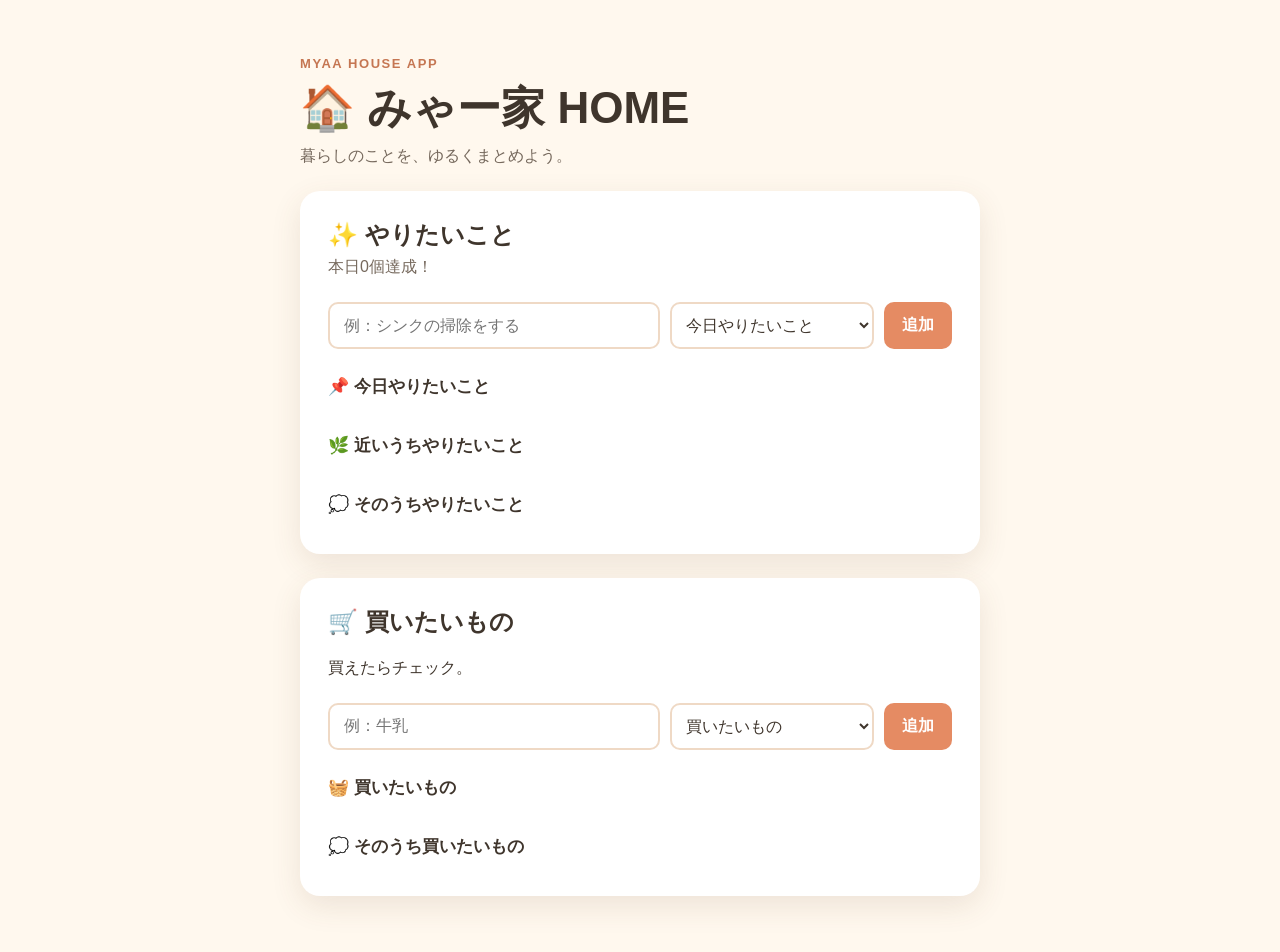
==== index.html @ 8a9b2833 "Add files via upload" ====
<!DOCTYPE html>
<html lang="ja">
  <head>
    <meta charset="UTF-8" />
    <meta name="viewport" content="width=device-width, initial-scale=1.0" />
    <title>みゃー家 HOME</title>
    <link rel="stylesheet" href="style.css" />
  </head>
  <body>
    <main class="container">
      <header>
        <p class="eyebrow">MYAA HOUSE APP</p>
        <h1>🏠 みゃー家 HOME</h1>
        <p>暮らしのことを、ゆるくまとめよう。</p>
      </header>

      <section class="todo-card" aria-labelledby="todo-title">
        <div class="section-heading">
          <div>
            <h2 id="todo-title">✨ やりたいこと</h2>
            <p id="progress">本日0個達成！</p>
          </div>
        </div>

        <form id="todo-form">
          <label class="sr-only" for="todo-input">やりたいこと</label>
          <input id="todo-input" type="text" placeholder="例：シンクの掃除をする" autocomplete="off" />
          <label class="sr-only" for="todo-category">いつやりたい？</label>
          <select id="todo-category">
            <option value="today">今日やりたいこと</option>
            <option value="soon">近いうちやりたいこと</option>
            <option value="someday">そのうちやりたいこと</option>
          </select>
          <button type="submit">追加</button>
        </form>

        <section class="todo-group" aria-labelledby="today-title">
          <h3 id="today-title">📌 今日やりたいこと</h3>
          <ul id="today-list"></ul>
        </section>

        <section class="todo-group" aria-labelledby="soon-title">
          <h3 id="soon-title">🌿 近いうちやりたいこと</h3>
          <ul id="soon-list"></ul>
        </section>

        <section class="todo-group" aria-labelledby="someday-title">
          <h3 id="someday-title">💭 そのうちやりたいこと</h3>
          <ul id="someday-list"></ul>
        </section>
      </section>

      <section class="shopping-card" aria-labelledby="shopping-title">
        <h2 id="shopping-title">🛒 買いたいもの</h2>
        <p>買えたらチェック。</p>

        <form id="shopping-form">
          <label class="sr-only" for="shopping-input">買いたいもの</label>
          <input id="shopping-input" type="text" placeholder="例：牛乳" autocomplete="off" />
          <label class="sr-only" for="shopping-category">いつ買いたい？</label>
          <select id="shopping-category">
            <option value="shopping-now">買いたいもの</option>
            <option value="shopping-someday">そのうち買いたいもの</option>
          </select>
          <button type="submit">追加</button>
        </form>

        <section class="todo-group" aria-labelledby="shopping-now-title">
          <h3 id="shopping-now-title">🧺 買いたいもの</h3>
          <ul id="shopping-now-list"></ul>
        </section>

        <section class="todo-group" aria-labelledby="shopping-someday-title">
          <h3 id="shopping-someday-title">💭 そのうち買いたいもの</h3>
          <ul id="shopping-someday-list"></ul>
        </section>
      </section>
    </main>

    <script src="script.js"></script>
  </body>
</html>
---- style.css ----
* {
  box-sizing: border-box;
}

body {
  margin: 0;
  min-height: 100vh;
  background: #fff8ee;
  color: #3f352c;
  font-family: "Yu Gothic UI", "Meiryo", sans-serif;
}

.container {
  width: min(92%, 680px);
  margin: 0 auto;
  padding: 56px 0;
}

header {
  margin-bottom: 24px;
}

.eyebrow {
  margin: 0 0 8px;
  color: #c57652;
  font-size: 13px;
  font-weight: bold;
  letter-spacing: 0.12em;
}

h1, h2, p {
  margin-top: 0;
}

h1 {
  margin-bottom: 8px;
  font-size: clamp(30px, 7vw, 44px);
}

header p:not(.eyebrow), #progress {
  color: #76695d;
}

.todo-card,
.shopping-card {
  padding: 28px;
  background: #ffffff;
  border-radius: 20px;
  box-shadow: 0 10px 30px rgba(109, 75, 48, 0.12);
}

.shopping-card {
  margin-top: 24px;
}

.section-heading h2 {
  margin-bottom: 6px;
}

#todo-form,
#shopping-form {
  display: flex;
  gap: 10px;
  margin: 24px 0 18px;
}

#todo-input,
#shopping-input {
  flex: 1;
  min-width: 0;
  padding: 12px 14px;
  border: 2px solid #efd9c5;
  border-radius: 10px;
  font: inherit;
}

#todo-category {
  padding: 12px 10px;
  border: 2px solid #efd9c5;
  border-radius: 10px;
  background: white;
  color: #3f352c;
  font: inherit;
}

#shopping-category {
  padding: 12px 10px;
  border: 2px solid #efd9c5;
  border-radius: 10px;
  background: white;
  color: #3f352c;
  font: inherit;
}

button {
  padding: 12px 18px;
  border: 0;
  border-radius: 10px;
  background: #e58b63;
  color: white;
  font: inherit;
  font-weight: bold;
  cursor: pointer;
}

button:hover {
  background: #cf7049;
}

.todo-group {
  margin-top: 26px;
}

.todo-group h3 {
  margin: 0 0 10px;
  font-size: 17px;
}

.todo-group ul {
  display: grid;
  gap: 10px;
  margin: 0;
  padding: 0;
  list-style: none;
}

.todo-item {
  display: flex;
  align-items: center;
  gap: 10px;
  padding: 13px;
  border-radius: 10px;
  background: #fff8ee;
}

.todo-item input {
  width: 18px;
  height: 18px;
}

.todo-item.completed span {
  color: #8b8178;
  text-decoration: line-through;
}

.sr-only {
  position: absolute;
  width: 1px;
  height: 1px;
  overflow: hidden;
  clip: rect(0, 0, 0, 0);
}

@media (max-width: 440px) {
  .todo-card {
    padding: 20px;
  }

  #todo-form,
  #shopping-form {
    flex-direction: column;
  }

  #todo-category {
    width: 100%;
  }

  #shopping-category {
    width: 100%;
  }
}
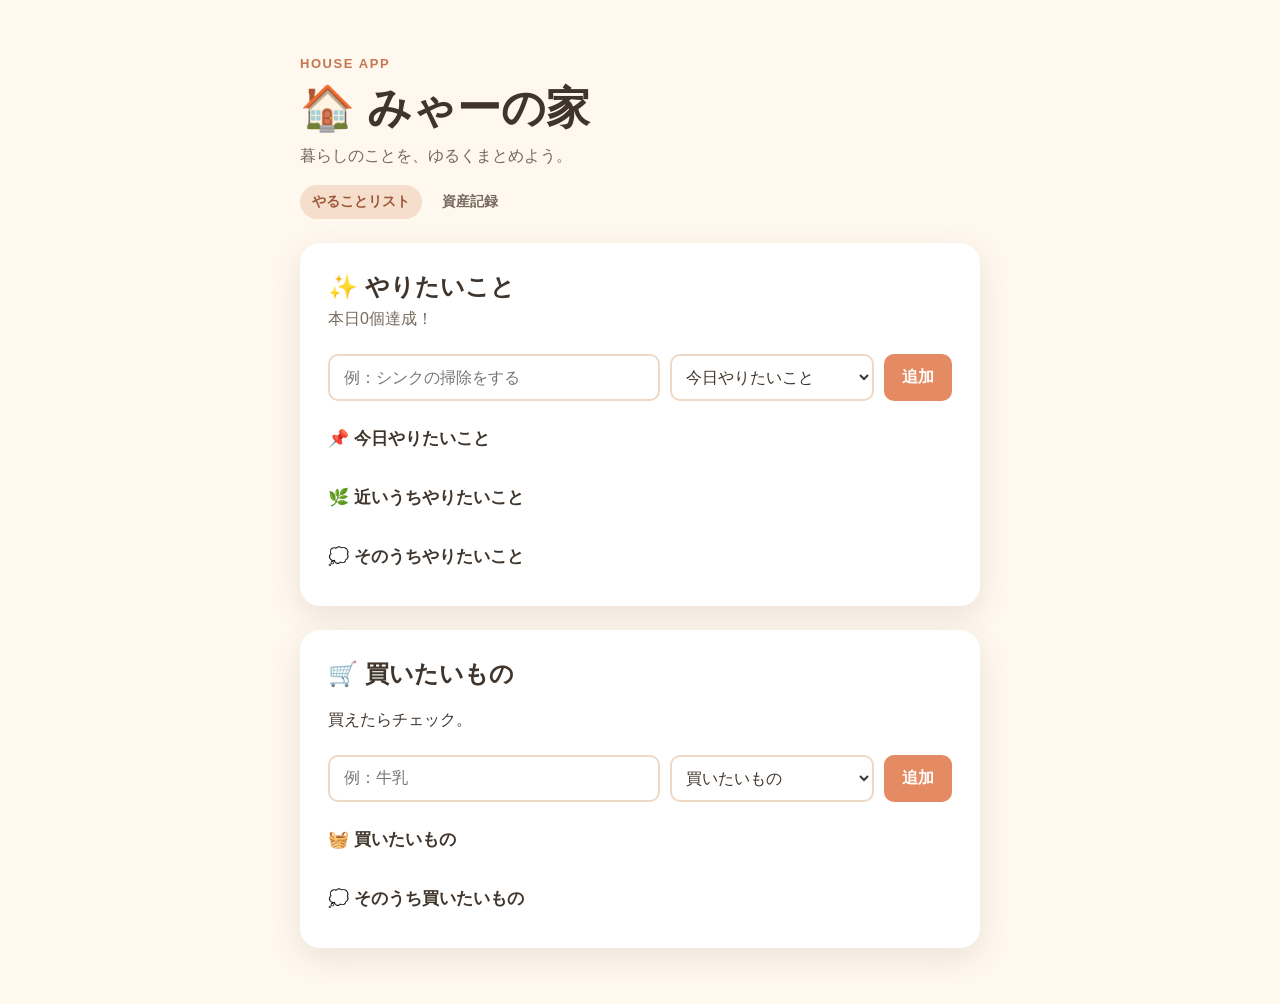
==== commit 17a931a3: "Add files via upload" ====
--- a/index.html
+++ b/index.html
@@ -3,15 +3,20 @@
   <head>
     <meta charset="UTF-8" />
     <meta name="viewport" content="width=device-width, initial-scale=1.0" />
-    <title>みゃー家 HOME</title>
+    <title>HOME</title>
+    <link rel="icon" type="image/png" href="icon.PNG" />
     <link rel="stylesheet" href="style.css" />
   </head>
   <body>
     <main class="container">
       <header>
-        <p class="eyebrow">MYAA HOUSE APP</p>
-        <h1>🏠 みゃー家 HOME</h1>
+        <p class="eyebrow">HOUSE APP</p>
+        <h1>🏠 みゃーの家</h1>
         <p>暮らしのことを、ゆるくまとめよう。</p>
+        <nav class="app-nav" aria-label="メインメニュー">
+          <a class="active" href="index.html" aria-current="page">やることリスト</a>
+          <a href="assets.html">資産記録</a>
+        </nav>
       </header>
 
       <section class="todo-card" aria-labelledby="todo-title">
--- a/style.css
+++ b/style.css
@@ -41,6 +41,27 @@
   color: #76695d;
 }
 
+.app-nav {
+  display: flex;
+  gap: 8px;
+  margin-top: 18px;
+}
+
+.app-nav a {
+  padding: 8px 12px;
+  border-radius: 999px;
+  color: #76695d;
+  text-decoration: none;
+  font-size: 14px;
+  font-weight: bold;
+}
+
+.app-nav a:hover,
+.app-nav a.active {
+  background: #f5dfcc;
+  color: #9c5739;
+}
+
 .todo-card,
 .shopping-card {
   padding: 28px;
@@ -53,6 +74,13 @@
   margin-top: 24px;
 }
 
+.asset-card {
+  padding: 28px;
+  background: #ffffff;
+  border-radius: 20px;
+  box-shadow: 0 10px 30px rgba(109, 75, 48, 0.12);
+}
+
 .section-heading h2 {
   margin-bottom: 6px;
 }
@@ -92,6 +120,72 @@
   font: inherit;
 }
 
+.asset-inputs {
+  display: grid;
+  grid-template-columns: 1fr 1fr;
+  gap: 12px;
+  margin: 24px 0 12px;
+}
+
+.asset-inputs label {
+  display: block;
+  margin-bottom: 7px;
+  font-size: 14px;
+  font-weight: bold;
+}
+
+.asset-inputs input {
+  width: 100%;
+  padding: 12px 14px;
+  border: 2px solid #efd9c5;
+  border-radius: 10px;
+  font: inherit;
+}
+
+.asset-table-wrap {
+  margin-top: 26px;
+  overflow-x: auto;
+}
+
+table {
+  width: 100%;
+  border-collapse: collapse;
+  text-align: left;
+}
+
+th,
+td {
+  padding: 13px 10px;
+  border-bottom: 1px solid #f0dfd0;
+  white-space: nowrap;
+}
+
+th {
+  color: #76695d;
+  font-size: 13px;
+}
+
+td:nth-child(2),
+td:nth-child(3) {
+  text-align: right;
+}
+
+.increase {
+  color: #4e8e5d;
+  font-weight: bold;
+}
+
+.decrease {
+  color: #bd625b;
+  font-weight: bold;
+}
+
+.empty-message {
+  margin: 18px 0 0;
+  color: #76695d;
+  text-align: center;
+}
+
 button {
   padding: 12px 18px;
   border: 0;
@@ -133,6 +227,12 @@
   background: #fff8ee;
 }
 
+.todo-item span {
+  flex: 1;
+  min-width: 0;
+  overflow-wrap: anywhere;
+}
+
 .todo-item input {
   width: 18px;
   height: 18px;
@@ -141,6 +241,34 @@
 .todo-item.completed span {
   color: #8b8178;
   text-decoration: line-through;
+}
+
+.item-actions {
+  display: flex;
+  gap: 6px;
+  margin-left: auto;
+}
+
+.item-action {
+  padding: 7px 10px;
+  border-radius: 8px;
+  font-size: 13px;
+}
+
+.move-button {
+  background: #78a87b;
+}
+
+.move-button:hover {
+  background: #5f9163;
+}
+
+.delete-button {
+  background: #b88978;
+}
+
+.delete-button:hover {
+  background: #9d6b5b;
 }
 
 .sr-only {
@@ -168,4 +296,12 @@
   #shopping-category {
     width: 100%;
   }
-}
+
+  .asset-card {
+    padding: 20px;
+  }
+
+  .asset-inputs {
+    grid-template-columns: 1fr;
+  }
+}
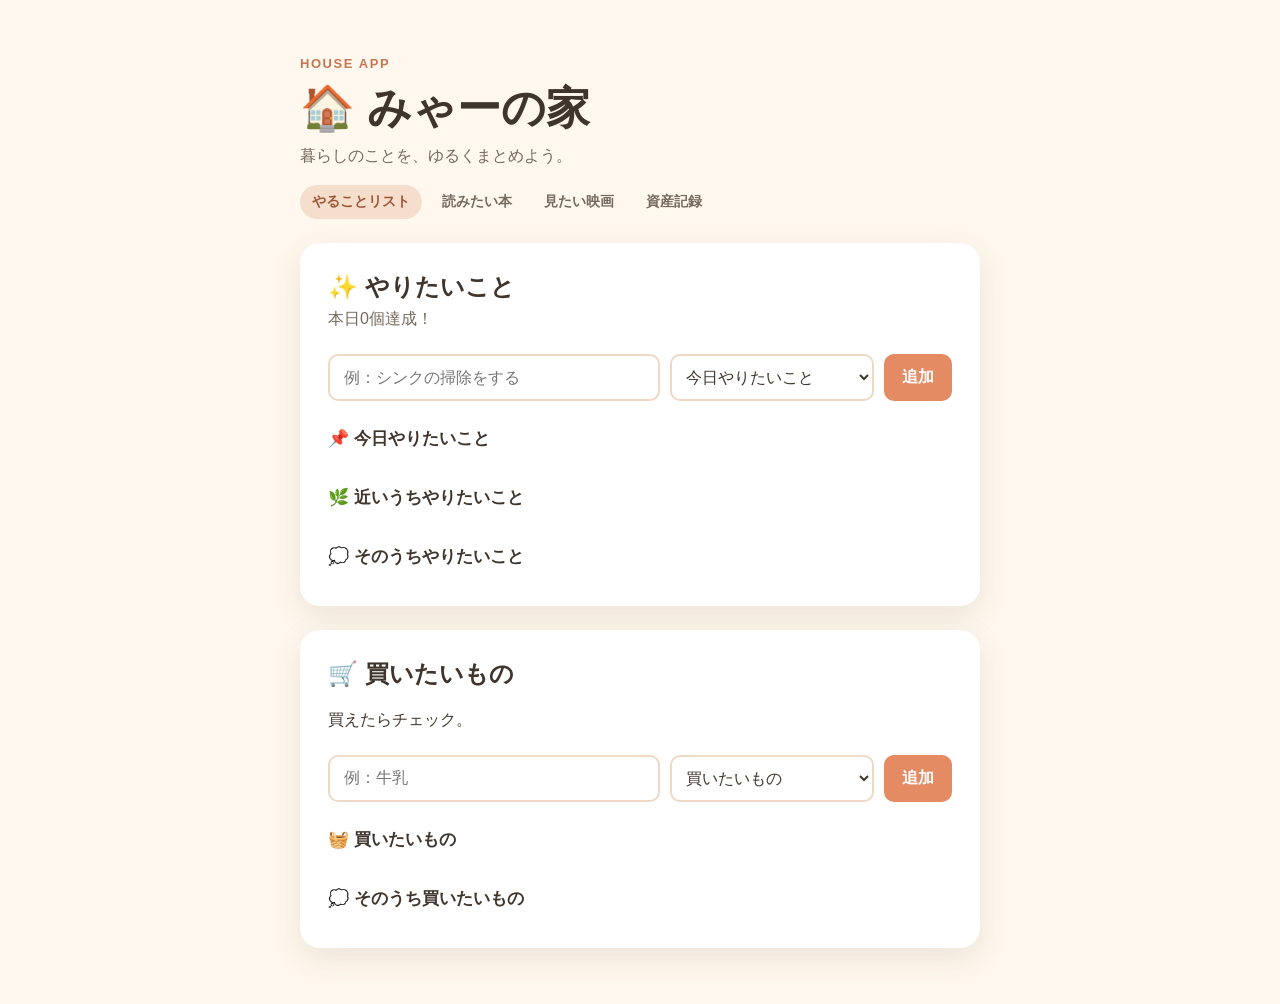
==== commit 6f58b9f3: "Add files via upload" ====
--- a/index.html
+++ b/index.html
@@ -5,6 +5,8 @@
     <meta name="viewport" content="width=device-width, initial-scale=1.0" />
     <title>HOME</title>
     <link rel="icon" type="image/png" href="icon.PNG" />
+    <link rel="apple-touch-icon" href="icon.PNG" />
+    <meta name="apple-mobile-web-app-title" content="みゃーの家" />
     <link rel="stylesheet" href="style.css" />
   </head>
   <body>
@@ -15,6 +17,8 @@
         <p>暮らしのことを、ゆるくまとめよう。</p>
         <nav class="app-nav" aria-label="メインメニュー">
           <a class="active" href="index.html" aria-current="page">やることリスト</a>
+          <a href="media.html">読みたい本</a>
+          <a href="movies.html">見たい映画</a>
           <a href="assets.html">資産記録</a>
         </nav>
       </header>
--- a/style.css
+++ b/style.css
@@ -43,6 +43,7 @@
 
 .app-nav {
   display: flex;
+  flex-wrap: wrap;
   gap: 8px;
   margin-top: 18px;
 }
@@ -63,7 +64,8 @@
 }
 
 .todo-card,
-.shopping-card {
+.shopping-card,
+.media-card {
   padding: 28px;
   background: #ffffff;
   border-radius: 20px;
@@ -71,6 +73,10 @@
 }
 
 .shopping-card {
+  margin-top: 24px;
+}
+
+.book-section {
   margin-top: 24px;
 }
 
@@ -81,19 +87,28 @@
   box-shadow: 0 10px 30px rgba(109, 75, 48, 0.12);
 }
 
+.media-grid {
+  display: grid;
+  gap: 24px;
+}
+
 .section-heading h2 {
   margin-bottom: 6px;
 }
 
 #todo-form,
-#shopping-form {
+#shopping-form,
+#book-form,
+#movie-form {
   display: flex;
   gap: 10px;
   margin: 24px 0 18px;
 }
 
 #todo-input,
-#shopping-input {
+#shopping-input,
+#book-input,
+#movie-input {
   flex: 1;
   min-width: 0;
   padding: 12px 14px;
@@ -122,7 +137,7 @@
 
 .asset-inputs {
   display: grid;
-  grid-template-columns: 1fr 1fr;
+  grid-template-columns: minmax(145px, 0.8fr) minmax(0, 1.2fr);
   gap: 12px;
   margin: 24px 0 12px;
 }
@@ -136,6 +151,7 @@
 
 .asset-inputs input {
   width: 100%;
+  min-width: 0;
   padding: 12px 14px;
   border: 2px solid #efd9c5;
   border-radius: 10px;
@@ -145,6 +161,64 @@
 .asset-table-wrap {
   margin-top: 26px;
   overflow-x: auto;
+}
+
+.asset-chart-section {
+  margin-top: 28px;
+}
+
+.asset-chart-section h3 {
+  margin: 0 0 12px;
+  font-size: 17px;
+}
+
+.asset-chart {
+  width: 100%;
+}
+
+.asset-chart:not(:empty) {
+  min-height: 170px;
+}
+
+.asset-chart svg {
+  display: block;
+  width: 100%;
+  height: auto;
+  overflow: visible;
+}
+
+.chart-grid-line {
+  stroke: #efd9c5;
+  stroke-width: 1;
+}
+
+.asset-chart-line {
+  fill: none;
+  stroke: #e58b63;
+  stroke-width: 3;
+  stroke-linecap: round;
+  stroke-linejoin: round;
+}
+
+.asset-chart-point {
+  fill: #ffffff;
+  stroke: #e58b63;
+  stroke-width: 3;
+}
+
+.chart-y-label,
+.chart-x-label {
+  fill: #76695d;
+  font-family: "Yu Gothic UI", "Meiryo", sans-serif;
+  font-size: 12px;
+}
+
+.chart-y-label {
+  text-anchor: end;
+}
+
+.chart-x-label {
+  text-anchor: middle;
 }
 
 table {
@@ -218,6 +292,14 @@
   list-style: none;
 }
 
+.media-list {
+  display: grid;
+  gap: 10px;
+  margin: 24px 0 0;
+  padding: 0;
+  list-style: none;
+}
+
 .todo-item {
   display: flex;
   align-items: center;
@@ -269,6 +351,20 @@
 
 .delete-button:hover {
   background: #9d6b5b;
+}
+
+.finish-button {
+  background: #779bb7;
+}
+
+.finish-button:hover {
+  background: #5f819c;
+}
+
+.finished-date {
+  color: #76695d;
+  font-size: 12px;
+  white-space: nowrap;
 }
 
 .sr-only {
@@ -285,7 +381,9 @@
   }
 
   #todo-form,
-  #shopping-form {
+  #shopping-form,
+  #book-form,
+  #movie-form {
     flex-direction: column;
   }
 
@@ -303,5 +401,13 @@
 
   .asset-inputs {
     grid-template-columns: 1fr;
-  }
-}
+    gap: 12px;
+    width: 100%;
+  }
+
+  .asset-inputs input {
+    width: 100%;
+    max-width: 100%;
+    font-size: 16px;
+  }
+}
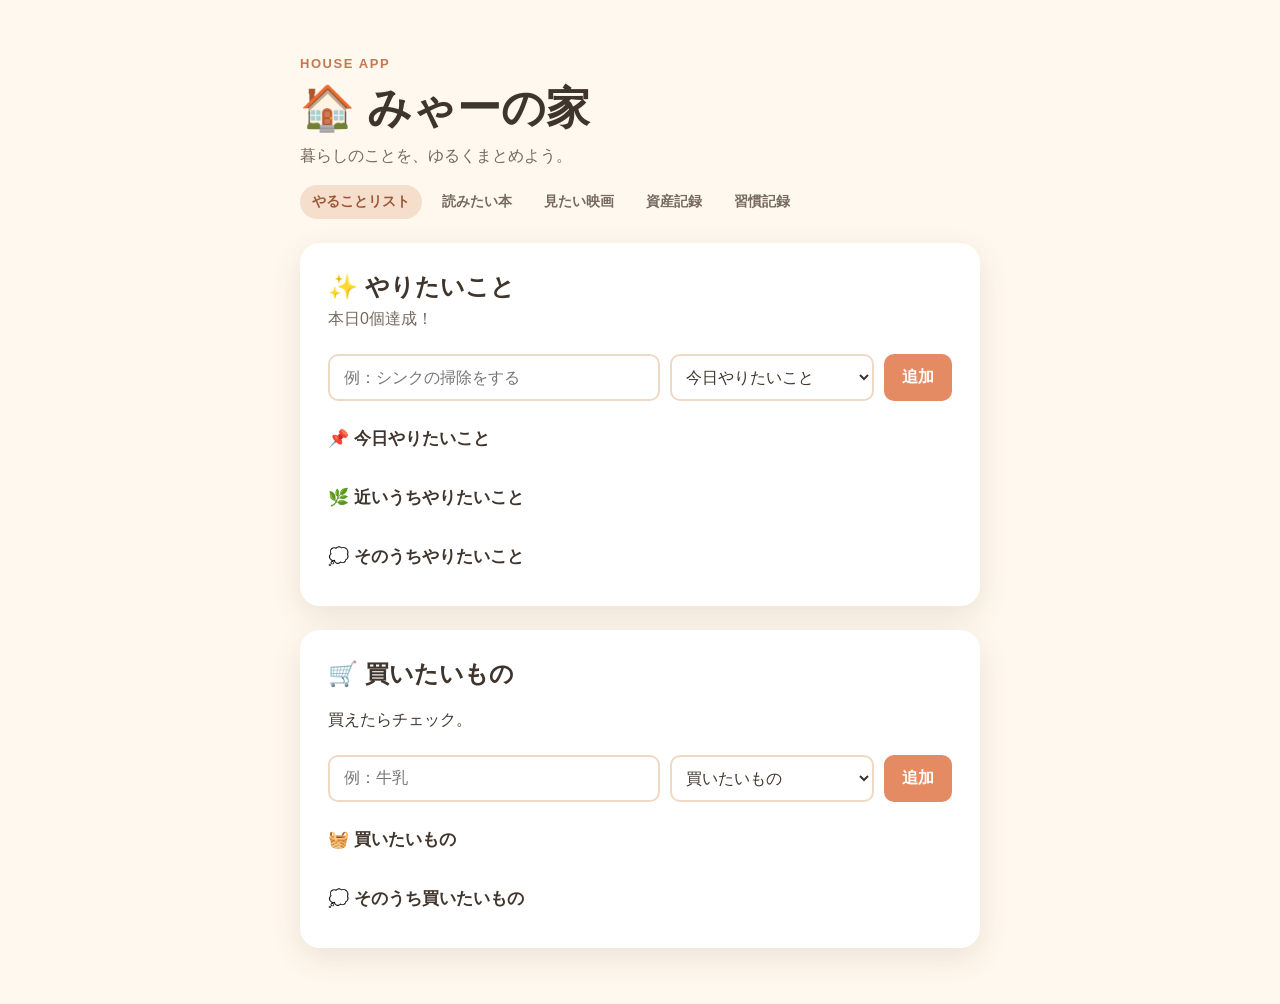
==== commit a4829eaf: "Add files via upload" ====
--- a/index.html
+++ b/index.html
@@ -4,8 +4,8 @@
     <meta charset="UTF-8" />
     <meta name="viewport" content="width=device-width, initial-scale=1.0" />
     <title>HOME</title>
-    <link rel="icon" type="image/png" href="icon.PNG" />
-    <link rel="apple-touch-icon" href="icon.PNG" />
+    <link rel="icon" type="image/png" href="image/icon.PNG" />
+    <link rel="apple-touch-icon" href="image/icon.PNG" />
     <meta name="apple-mobile-web-app-title" content="みゃーの家" />
     <link rel="stylesheet" href="style.css" />
   </head>
@@ -15,11 +15,13 @@
         <p class="eyebrow">HOUSE APP</p>
         <h1>🏠 みゃーの家</h1>
         <p>暮らしのことを、ゆるくまとめよう。</p>
-        <nav class="app-nav" aria-label="メインメニュー">
+        <button class="nav-toggle" type="button" aria-expanded="false" aria-controls="app-nav">☰ メニュー</button>
+        <nav id="app-nav" class="app-nav" aria-label="メインメニュー" hidden>
           <a class="active" href="index.html" aria-current="page">やることリスト</a>
           <a href="media.html">読みたい本</a>
           <a href="movies.html">見たい映画</a>
           <a href="assets.html">資産記録</a>
+          <a href="habits.html">習慣記録</a>
         </nav>
       </header>
 
@@ -86,6 +88,7 @@
       </section>
     </main>
 
+    <script src="menu.js"></script>
     <script src="script.js"></script>
   </body>
 </html>
--- a/style.css
+++ b/style.css
@@ -46,6 +46,14 @@
   flex-wrap: wrap;
   gap: 8px;
   margin-top: 18px;
+}
+
+.app-nav[hidden] {
+  display: flex;
+}
+
+.nav-toggle {
+  display: none;
 }
 
 .app-nav a {
@@ -85,6 +93,89 @@
   background: #ffffff;
   border-radius: 20px;
   box-shadow: 0 10px 30px rgba(109, 75, 48, 0.12);
+}
+
+.habit-card {
+  padding: 28px;
+  background: #ffffff;
+  border-radius: 20px;
+  box-shadow: 0 10px 30px rgba(109, 75, 48, 0.12);
+}
+
+.habit-inputs {
+  display: grid;
+  grid-template-columns: minmax(0, 1.4fr) minmax(110px, 0.6fr) minmax(150px, 0.8fr);
+  gap: 12px;
+  margin: 24px 0 12px;
+}
+
+.habit-inputs label {
+  display: block;
+  margin-bottom: 7px;
+  font-size: 14px;
+  font-weight: bold;
+}
+
+.habit-inputs input {
+  width: 100%;
+  min-width: 0;
+  padding: 12px 14px;
+  border: 2px solid #efd9c5;
+  border-radius: 10px;
+  font: inherit;
+}
+
+.interval-input {
+  display: flex;
+  align-items: center;
+  gap: 6px;
+}
+
+.interval-input span {
+  flex: 0 0 auto;
+  color: #76695d;
+  font-size: 14px;
+}
+
+.habit-list-section {
+  margin-top: 28px;
+}
+
+.habit-list-section h3 {
+  margin-bottom: 10px;
+}
+
+.habit-list {
+  display: grid;
+  gap: 10px;
+  margin: 0;
+  padding: 0;
+  list-style: none;
+}
+
+.habit-item {
+  display: flex;
+  align-items: center;
+  gap: 12px;
+  padding: 14px;
+  border-radius: 10px;
+  background: #fff8ee;
+}
+
+.habit-details {
+  display: grid;
+  flex: 1;
+  gap: 3px;
+  min-width: 0;
+}
+
+.habit-details strong {
+  overflow-wrap: anywhere;
+}
+
+.habit-details span,
+.habit-details small {
+  color: #76695d;
 }
 
 .media-grid {
@@ -367,6 +458,64 @@
   white-space: nowrap;
 }
 
+.praise-overlay {
+  position: fixed;
+  inset: 0;
+  z-index: 1000;
+  display: grid;
+  place-items: center;
+  padding: 24px;
+  background: rgba(63, 53, 44, 0.16);
+  opacity: 0;
+  pointer-events: none;
+}
+
+.praise-overlay.show {
+  animation: praise-popup 1.5s ease-in-out both;
+}
+
+.praise-overlay img {
+  display: block;
+  width: min(78vw, 360px);
+  max-height: 70vh;
+  object-fit: contain;
+  border-radius: 18px;
+  filter: drop-shadow(0 12px 24px rgba(63, 53, 44, 0.28));
+}
+
+@keyframes praise-popup {
+  0% {
+    opacity: 0;
+    transform: scale(0.85);
+  }
+  15%,
+  78% {
+    opacity: 1;
+    transform: scale(1);
+  }
+  100% {
+    opacity: 0;
+    transform: scale(1.04);
+  }
+}
+
+@media (prefers-reduced-motion: reduce) {
+  .praise-overlay.show {
+    animation-name: praise-fade;
+  }
+}
+
+@keyframes praise-fade {
+  0%,
+  100% {
+    opacity: 0;
+  }
+  10%,
+  85% {
+    opacity: 1;
+  }
+}
+
 .sr-only {
   position: absolute;
   width: 1px;
@@ -376,6 +525,44 @@
 }
 
 @media (max-width: 440px) {
+  .nav-toggle {
+    display: flex;
+    align-items: center;
+    justify-content: space-between;
+    width: 100%;
+    margin-top: 18px;
+    padding: 11px 14px;
+    background: #f5dfcc;
+    color: #9c5739;
+  }
+
+  .nav-toggle:hover {
+    background: #efd1b7;
+  }
+
+  .app-nav,
+  .app-nav[hidden] {
+    display: none;
+  }
+
+  .app-nav:not([hidden]) {
+    display: grid;
+    gap: 6px;
+    margin-top: 8px;
+    padding: 8px;
+    border-radius: 12px;
+    background: #ffffff;
+    box-shadow: 0 8px 22px rgba(109, 75, 48, 0.12);
+  }
+
+  .app-nav a {
+    padding: 11px 12px;
+  }
+
+  .app-nav a.active::after {
+    content: " ✓";
+  }
+
   .todo-card {
     padding: 20px;
   }
@@ -399,6 +586,18 @@
     padding: 20px;
   }
 
+  .habit-card {
+    padding: 20px;
+  }
+
+  .habit-inputs {
+    grid-template-columns: 1fr;
+  }
+
+  .habit-inputs input {
+    font-size: 16px;
+  }
+
   .asset-inputs {
     grid-template-columns: 1fr;
     gap: 12px;
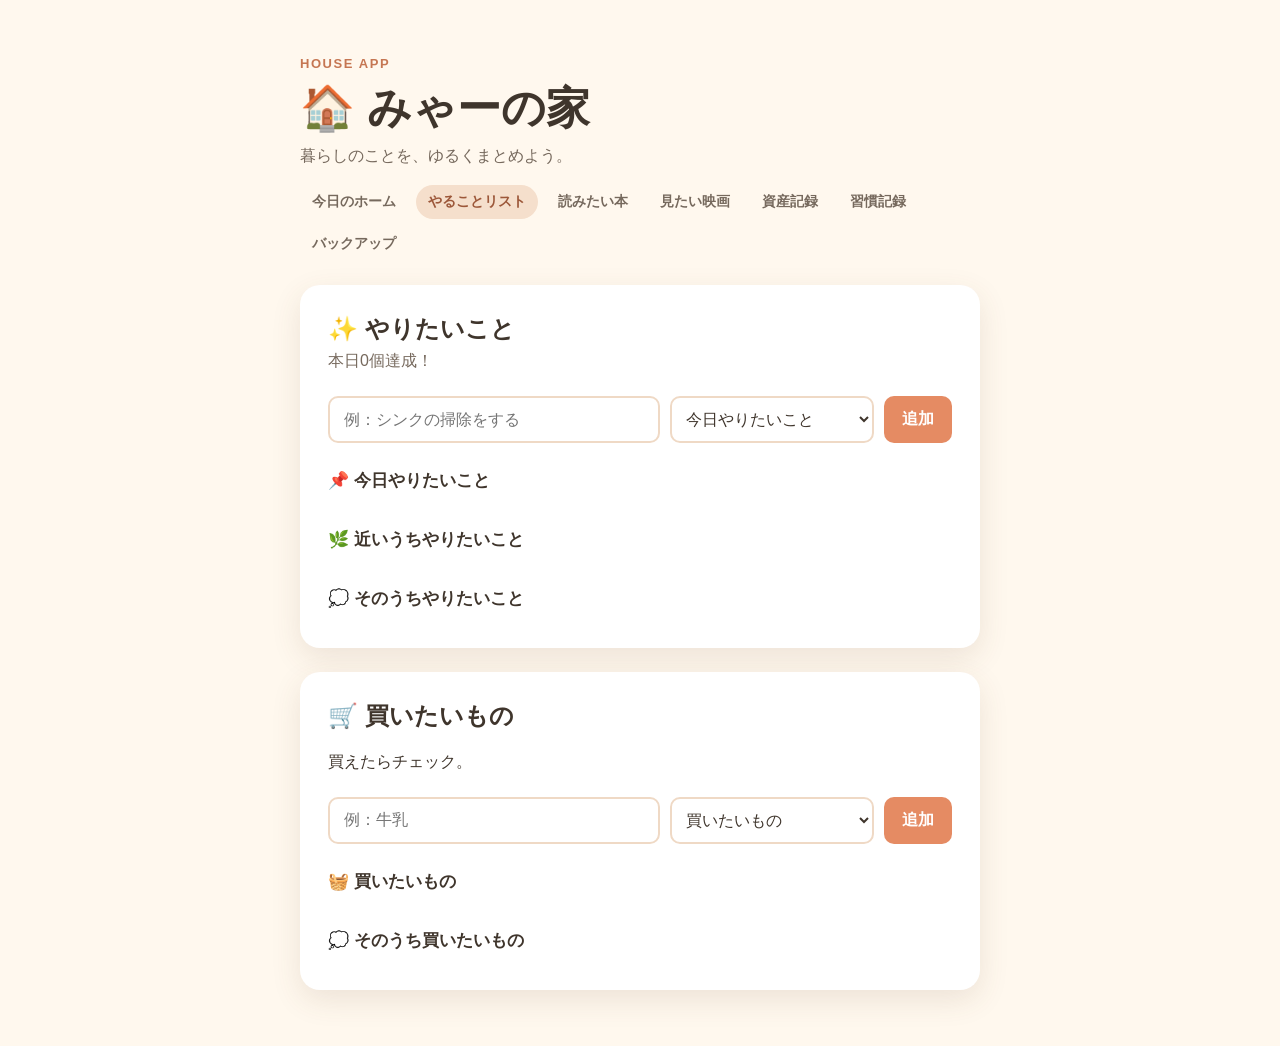
==== commit 3f02172c: "Add files via upload" ====
--- a/index.html
+++ b/index.html
@@ -17,11 +17,13 @@
         <p>暮らしのことを、ゆるくまとめよう。</p>
         <button class="nav-toggle" type="button" aria-expanded="false" aria-controls="app-nav">☰ メニュー</button>
         <nav id="app-nav" class="app-nav" aria-label="メインメニュー" hidden>
+          <a href="today.html">今日のホーム</a>
           <a class="active" href="index.html" aria-current="page">やることリスト</a>
           <a href="media.html">読みたい本</a>
           <a href="movies.html">見たい映画</a>
           <a href="assets.html">資産記録</a>
           <a href="habits.html">習慣記録</a>
+          <a href="backup.html">バックアップ</a>
         </nav>
       </header>
 
--- a/style.css
+++ b/style.css
@@ -176,6 +176,27 @@
 .habit-details span,
 .habit-details small {
   color: #76695d;
+}
+
+.habit-actions {
+  display: flex;
+  flex-shrink: 0;
+  gap: 6px;
+}
+
+.advance-button {
+  background: #6f9a70;
+}
+
+.advance-button:hover {
+  background: #59845a;
+}
+
+.habit-status {
+  min-height: 1.5em;
+  margin: 14px 2px 0;
+  color: #39744b;
+  font-weight: 700;
 }
 
 .media-grid {
@@ -471,7 +492,7 @@
 }
 
 .praise-overlay.show {
-  animation: praise-popup 1.5s ease-in-out both;
+  animation: praise-popup 2s ease-in-out both;
 }
 
 .praise-overlay img {
@@ -524,7 +545,235 @@
   clip: rect(0, 0, 0, 0);
 }
 
+.backup-card {
+  max-width: 760px;
+  margin: 0 auto;
+  padding: 28px;
+  border-radius: 20px;
+  background: #fffdf9;
+  box-shadow: 0 12px 30px rgba(109, 75, 48, 0.12);
+}
+
+.backup-action {
+  margin-top: 22px;
+  padding: 22px;
+  border: 1px solid #ead8c8;
+  border-radius: 16px;
+  background: #fff;
+}
+
+.backup-action h3 {
+  margin-top: 0;
+}
+
+.backup-action button {
+  width: 100%;
+  min-height: 48px;
+  margin-top: 10px;
+  font-size: 16px;
+  touch-action: manipulation;
+}
+
+.backup-restore {
+  background: #fffaf6;
+}
+
+.secondary-button {
+  background: #f5dfcc;
+  color: #8b4d34;
+}
+
+.danger-button {
+  background: #b14f4f;
+}
+
+.danger-button:disabled {
+  cursor: not-allowed;
+  opacity: 0.45;
+}
+
+.selected-file {
+  margin: 12px 0 0;
+  overflow-wrap: anywhere;
+  font-size: 0.92rem;
+}
+
+.backup-status {
+  min-height: 1.5em;
+  margin: 18px 4px 0;
+  font-weight: 700;
+}
+
+.backup-status.success { color: #39744b; }
+.backup-status.error { color: #a33f3f; }
+.backup-status.info { color: #79604d; }
+
+.backup-reminder {
+  display: flex;
+  align-items: center;
+  gap: 12px;
+  margin: 0 0 22px;
+  padding: 14px 16px;
+  border: 1px solid #e5c99f;
+  border-radius: 14px;
+  background: #fff4d9;
+  box-shadow: 0 6px 16px rgba(109, 75, 48, 0.08);
+}
+
+.backup-reminder p {
+  flex: 1;
+  margin: 0;
+}
+
+.backup-reminder a,
+.backup-reminder button {
+  flex-shrink: 0;
+  padding: 8px 12px;
+  border-radius: 9px;
+  font-size: 14px;
+  font-weight: 700;
+}
+
+.backup-reminder a {
+  background: #9c6848;
+  color: #fff;
+  text-decoration: none;
+}
+
+.backup-reminder button {
+  background: transparent;
+  color: #79604d;
+}
+
+.today-summary {
+  display: grid;
+  grid-template-columns: repeat(2, minmax(0, 1fr));
+  gap: 16px;
+}
+
+.today-card {
+  display: grid;
+  grid-template-columns: auto 1fr auto;
+  gap: 8px 10px;
+  min-width: 0;
+  padding: 20px;
+  border-radius: 18px;
+  background: #fffdf9;
+  color: inherit;
+  text-decoration: none;
+  box-shadow: 0 10px 26px rgba(109, 75, 48, 0.11);
+  transition: transform 160ms ease, box-shadow 160ms ease;
+}
+
+.today-card:hover {
+  transform: translateY(-2px);
+  box-shadow: 0 13px 30px rgba(109, 75, 48, 0.15);
+}
+
+.today-icon {
+  font-size: 1.25rem;
+}
+
+.today-count {
+  color: #9c6848;
+  font-weight: 700;
+}
+
+.today-list {
+  display: grid;
+  grid-column: 1 / -1;
+  gap: 6px;
+  margin: 6px 0 0;
+  padding-left: 22px;
+}
+
+.today-empty,
+.today-more {
+  color: #837467;
+}
+
+.suggestion-card {
+  margin-top: 22px;
+  padding: 26px;
+  border-radius: 20px;
+  background: linear-gradient(135deg, #fff4df, #f7e8d8);
+  box-shadow: 0 10px 26px rgba(109, 75, 48, 0.11);
+}
+
+.suggestion-card h2 {
+  margin-top: 2px;
+}
+
+.random-suggestion {
+  display: grid;
+  gap: 8px;
+  min-height: 82px;
+  margin: 18px 0;
+  padding: 18px;
+  border-radius: 14px;
+  background: rgba(255, 255, 255, 0.78);
+}
+
+.random-suggestion a {
+  color: #70472f;
+  font-size: 1.2rem;
+  font-weight: 700;
+  overflow-wrap: anywhere;
+}
+
+.suggestion-label {
+  color: #837467;
+  font-size: 0.9rem;
+}
+
+#shuffle-suggestion {
+  min-height: 46px;
+}
+
 @media (max-width: 440px) {
+  .backup-reminder {
+    align-items: stretch;
+    flex-wrap: wrap;
+  }
+
+  .backup-reminder p {
+    flex-basis: 100%;
+  }
+
+  .backup-reminder a,
+  .backup-reminder button {
+    flex: 1;
+    text-align: center;
+  }
+
+  .today-summary {
+    grid-template-columns: 1fr;
+  }
+
+  .today-card,
+  .suggestion-card {
+    padding: 18px;
+  }
+
+  .habit-item {
+    align-items: stretch;
+    flex-direction: column;
+  }
+
+  .habit-actions {
+    width: 100%;
+  }
+
+  .habit-actions button {
+    flex: 1;
+    min-height: 44px;
+  }
+
+  .backup-card,
+  .backup-action {
+    padding: 18px;
+  }
+
   .nav-toggle {
     display: flex;
     align-items: center;
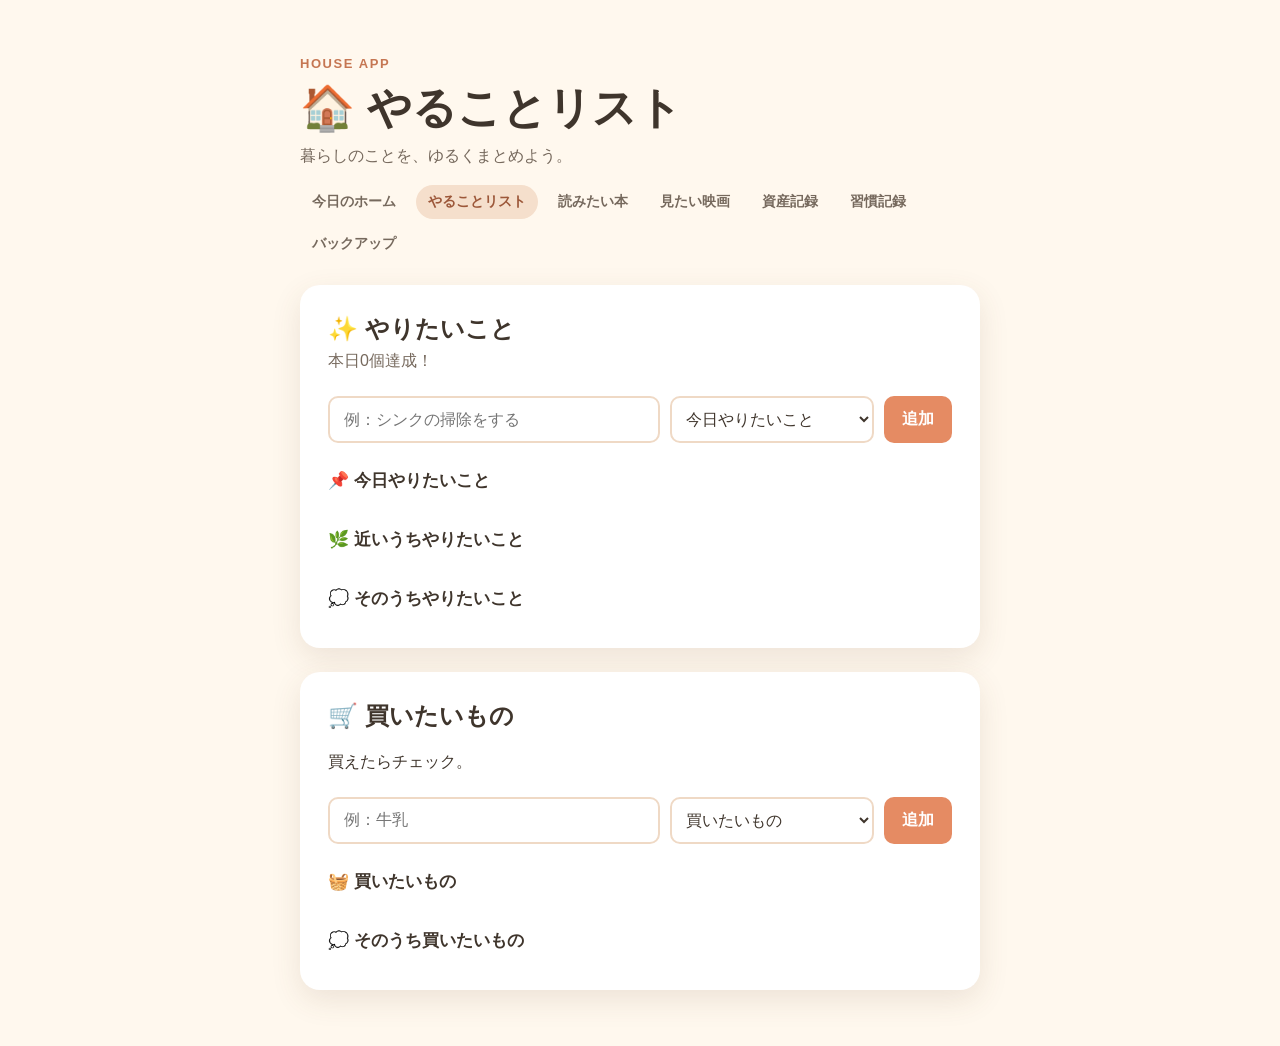
==== commit a7f94561: "Add files via upload" ====
--- a/index.html
+++ b/index.html
@@ -13,7 +13,7 @@
     <main class="container">
       <header>
         <p class="eyebrow">HOUSE APP</p>
-        <h1>🏠 みゃーの家</h1>
+        <h1>🏠 やることリスト</h1>
         <p>暮らしのことを、ゆるくまとめよう。</p>
         <button class="nav-toggle" type="button" aria-expanded="false" aria-controls="app-nav">☰ メニュー</button>
         <nav id="app-nav" class="app-nav" aria-label="メインメニュー" hidden>
--- a/style.css
+++ b/style.css
@@ -608,43 +608,6 @@
 .backup-status.error { color: #a33f3f; }
 .backup-status.info { color: #79604d; }
 
-.backup-reminder {
-  display: flex;
-  align-items: center;
-  gap: 12px;
-  margin: 0 0 22px;
-  padding: 14px 16px;
-  border: 1px solid #e5c99f;
-  border-radius: 14px;
-  background: #fff4d9;
-  box-shadow: 0 6px 16px rgba(109, 75, 48, 0.08);
-}
-
-.backup-reminder p {
-  flex: 1;
-  margin: 0;
-}
-
-.backup-reminder a,
-.backup-reminder button {
-  flex-shrink: 0;
-  padding: 8px 12px;
-  border-radius: 9px;
-  font-size: 14px;
-  font-weight: 700;
-}
-
-.backup-reminder a {
-  background: #9c6848;
-  color: #fff;
-  text-decoration: none;
-}
-
-.backup-reminder button {
-  background: transparent;
-  color: #79604d;
-}
-
 .today-summary {
   display: grid;
   grid-template-columns: repeat(2, minmax(0, 1fr));
@@ -731,21 +694,6 @@
 }
 
 @media (max-width: 440px) {
-  .backup-reminder {
-    align-items: stretch;
-    flex-wrap: wrap;
-  }
-
-  .backup-reminder p {
-    flex-basis: 100%;
-  }
-
-  .backup-reminder a,
-  .backup-reminder button {
-    flex: 1;
-    text-align: center;
-  }
-
   .today-summary {
     grid-template-columns: 1fr;
   }
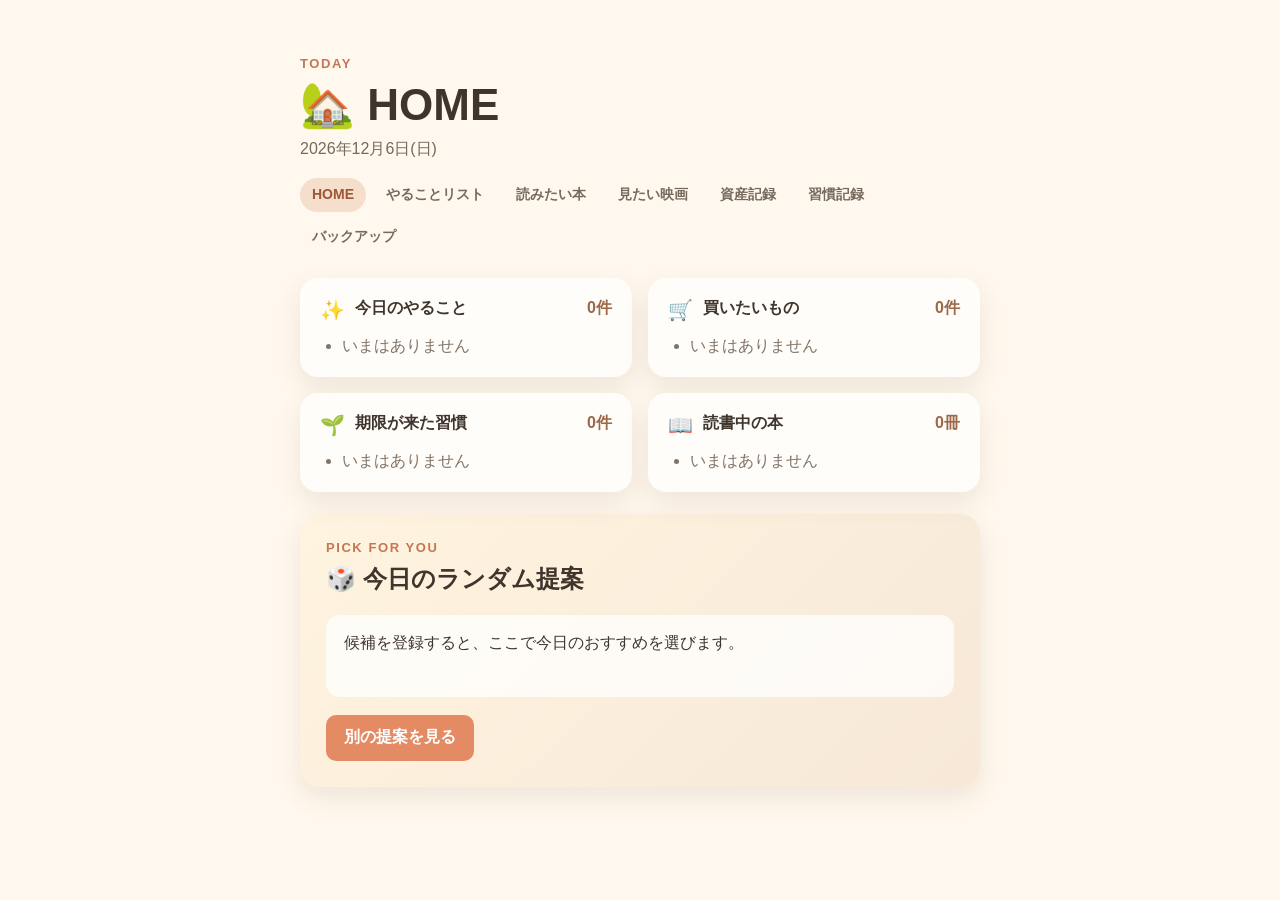
==== commit 9f48598d: "Add files via upload" ====
--- a/index.html
+++ b/index.html
@@ -3,94 +3,11 @@
   <head>
     <meta charset="UTF-8" />
     <meta name="viewport" content="width=device-width, initial-scale=1.0" />
-    <title>HOME</title>
-    <link rel="icon" type="image/png" href="image/icon.PNG" />
-    <link rel="apple-touch-icon" href="image/icon.PNG" />
-    <meta name="apple-mobile-web-app-title" content="みゃーの家" />
-    <link rel="stylesheet" href="style.css" />
+    <title>みゃーの家</title>
+    <meta http-equiv="refresh" content="0; url=home.html" />
+    <script>location.replace("home.html");</script>
   </head>
   <body>
-    <main class="container">
-      <header>
-        <p class="eyebrow">HOUSE APP</p>
-        <h1>🏠 やることリスト</h1>
-        <p>暮らしのことを、ゆるくまとめよう。</p>
-        <button class="nav-toggle" type="button" aria-expanded="false" aria-controls="app-nav">☰ メニュー</button>
-        <nav id="app-nav" class="app-nav" aria-label="メインメニュー" hidden>
-          <a href="today.html">今日のホーム</a>
-          <a class="active" href="index.html" aria-current="page">やることリスト</a>
-          <a href="media.html">読みたい本</a>
-          <a href="movies.html">見たい映画</a>
-          <a href="assets.html">資産記録</a>
-          <a href="habits.html">習慣記録</a>
-          <a href="backup.html">バックアップ</a>
-        </nav>
-      </header>
-
-      <section class="todo-card" aria-labelledby="todo-title">
-        <div class="section-heading">
-          <div>
-            <h2 id="todo-title">✨ やりたいこと</h2>
-            <p id="progress">本日0個達成！</p>
-          </div>
-        </div>
-
-        <form id="todo-form">
-          <label class="sr-only" for="todo-input">やりたいこと</label>
-          <input id="todo-input" type="text" placeholder="例：シンクの掃除をする" autocomplete="off" />
-          <label class="sr-only" for="todo-category">いつやりたい？</label>
-          <select id="todo-category">
-            <option value="today">今日やりたいこと</option>
-            <option value="soon">近いうちやりたいこと</option>
-            <option value="someday">そのうちやりたいこと</option>
-          </select>
-          <button type="submit">追加</button>
-        </form>
-
-        <section class="todo-group" aria-labelledby="today-title">
-          <h3 id="today-title">📌 今日やりたいこと</h3>
-          <ul id="today-list"></ul>
-        </section>
-
-        <section class="todo-group" aria-labelledby="soon-title">
-          <h3 id="soon-title">🌿 近いうちやりたいこと</h3>
-          <ul id="soon-list"></ul>
-        </section>
-
-        <section class="todo-group" aria-labelledby="someday-title">
-          <h3 id="someday-title">💭 そのうちやりたいこと</h3>
-          <ul id="someday-list"></ul>
-        </section>
-      </section>
-
-      <section class="shopping-card" aria-labelledby="shopping-title">
-        <h2 id="shopping-title">🛒 買いたいもの</h2>
-        <p>買えたらチェック。</p>
-
-        <form id="shopping-form">
-          <label class="sr-only" for="shopping-input">買いたいもの</label>
-          <input id="shopping-input" type="text" placeholder="例：牛乳" autocomplete="off" />
-          <label class="sr-only" for="shopping-category">いつ買いたい？</label>
-          <select id="shopping-category">
-            <option value="shopping-now">買いたいもの</option>
-            <option value="shopping-someday">そのうち買いたいもの</option>
-          </select>
-          <button type="submit">追加</button>
-        </form>
-
-        <section class="todo-group" aria-labelledby="shopping-now-title">
-          <h3 id="shopping-now-title">🧺 買いたいもの</h3>
-          <ul id="shopping-now-list"></ul>
-        </section>
-
-        <section class="todo-group" aria-labelledby="shopping-someday-title">
-          <h3 id="shopping-someday-title">💭 そのうち買いたいもの</h3>
-          <ul id="shopping-someday-list"></ul>
-        </section>
-      </section>
-    </main>
-
-    <script src="menu.js"></script>
-    <script src="script.js"></script>
+    <p><a href="home.html">HOMEを開く</a></p>
   </body>
 </html>
